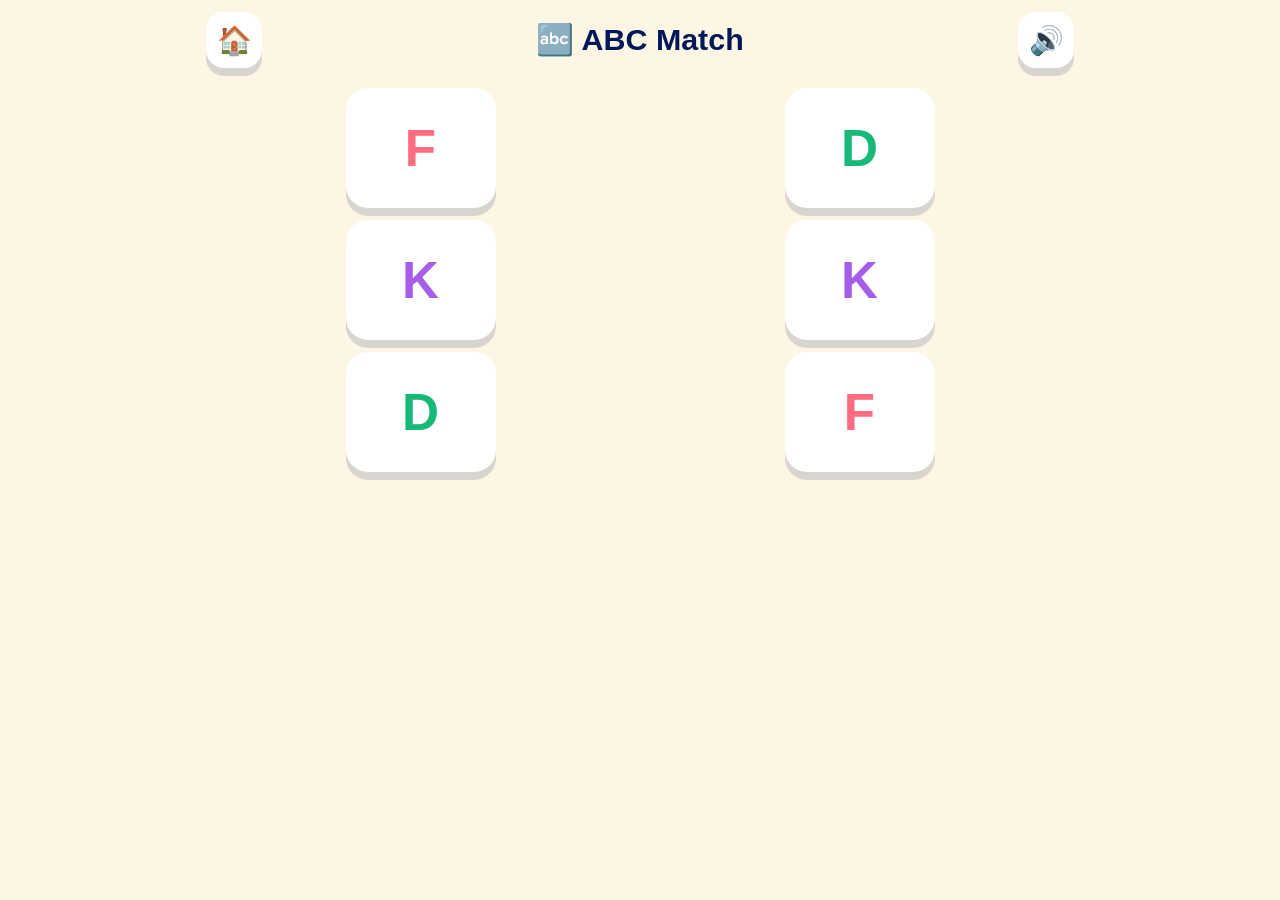
==== games/abc-match.html @ c22802ca "Initial release: toddler games - coloring, ABC match, numbers, shapes (PWA)" ====
<!DOCTYPE html>
<html lang="en">
<head>
    <meta charset="UTF-8">
    <meta name="viewport" content="width=device-width, initial-scale=1.0, maximum-scale=1.0, user-scalable=no, viewport-fit=cover">
    <title>ABC Match</title>
    <link rel="stylesheet" href="../css/shared.css">
</head>
<body>
<div class="topbar">
    <a class="home-btn" href="../index.html">🏠</a>
    <div class="title">🔤 ABC Match</div>
    <button class="icon-btn" id="soundBtn">🔊</button>
</div>

<main class="stage">
    <div class="match-board" id="board">
        <div class="col col-left"></div>
        <div class="col col-right"></div>
    </div>
</main>

<svg id="lines"></svg>
<script src="../js/common.js"></script>
<script>
    const LETTERS = "ABCDEFGHIJKLMNOPQRSTUVWXYZ".split("");
    const COLORS = ["#e4572e", "#209ce7", "#17b978", "#a55eea", "#ff6b81", "#f9bc60"];
    createMatchGame({
        pool: LETTERS.map(l => ({ id: l })),
        pairsPerRound: 3,
        praise: ["Great job!", "Awesome!", "You did it!", "Super!"],
        render: (item) => `<span style="color:${COLORS[(item.id.charCodeAt(0)) % COLORS.length]}">${item.id}</span>`
    });
</script>
<script src="../js/sound-toggle.js"></script>
</body>
</html>
---- css/shared.css ----
:root {
    --bg: #fef6e4;
    --ink: #001858;
    --card: #ffffff;
    --sun: #f9bc60;
    --red: #e4572e;
    --blue: #209ce7;
    --green: #17b978;
    --purple: #a55eea;
    --pink: #ff6b81;
    --shadow: 0 8px 0 rgba(0, 24, 88, 0.15);
}

* {
    margin: 0;
    padding: 0;
    box-sizing: border-box;
    -webkit-tap-highlight-color: transparent;
}

html, body {
    height: 100%;
    overscroll-behavior: none;
    touch-action: manipulation;
}

body {
    font-family: "Comic Sans MS", "Chalkboard SE", "Segoe UI Rounded", sans-serif;
    background: var(--bg);
    color: var(--ink);
    display: flex;
    flex-direction: column;
    align-items: center;
    min-height: 100dvh;
    padding: env(safe-area-inset-top) env(safe-area-inset-right) env(safe-area-inset-bottom) env(safe-area-inset-left);
    user-select: none;
    -webkit-user-select: none;
}

.topbar {
    width: 100%;
    max-width: 900px;
    display: flex;
    align-items: center;
    justify-content: space-between;
    padding: 12px 16px;
}

.home-btn, .icon-btn {
    width: 56px;
    height: 56px;
    border-radius: 18px;
    border: none;
    background: var(--card);
    box-shadow: var(--shadow);
    font-size: 28px;
    display: grid;
    place-items: center;
    cursor: pointer;
    text-decoration: none;
    color: var(--ink);
    transition: transform 0.1s;
}

.home-btn:active, .icon-btn:active {
    transform: translateY(4px);
    box-shadow: 0 2px 0 rgba(0, 24, 88, 0.15);
}

.title {
    font-size: clamp(1.3rem, 5vw, 1.9rem);
    font-weight: 800;
}

.stage {
    width: 100%;
    max-width: 900px;
    flex: 1;
    display: flex;
    flex-direction: column;
    align-items: center;
    padding: 8px 16px 24px;
    gap: 14px;
}

.btn-big {
    border: none;
    border-radius: 20px;
    padding: 14px 26px;
    font-size: 1.1rem;
    font-weight: 800;
    font-family: inherit;
    color: var(--ink);
    background: var(--sun);
    box-shadow: var(--shadow);
    cursor: pointer;
    transition: transform 0.1s;
}

.btn-big:active { transform: translateY(4px); }

.match-board {
    display: flex;
    justify-content: space-between;
    width: 100%;
    gap: 10px;
}

.col {
    display: flex;
    flex-direction: column;
    gap: 12px;
    flex: 1;
    align-items: center;
}

.cell {
    width: 100%;
    max-width: 150px;
    aspect-ratio: 1.25;
    border-radius: 22px;
    border: 5px solid transparent;
    background: var(--card);
    box-shadow: var(--shadow);
    display: grid;
    place-items: center;
    font-size: clamp(2rem, 9vw, 3.2rem);
    font-weight: 800;
    cursor: pointer;
    transition: transform 0.12s, border-color 0.2s, background 0.2s;
}

.cell.selected {
    border-color: var(--blue);
    transform: scale(1.06);
}

.cell.matched {
    background: var(--green);
    color: #fff;
    animation: pop 0.35s ease;
    pointer-events: none;
}

.cell.wrong {
    animation: shake 0.4s ease;
    border-color: var(--red);
}

@keyframes pop {
    0% { transform: scale(1); }
    50% { transform: scale(1.25); }
    100% { transform: scale(1); }
}

@keyframes shake {
    0%, 100% { transform: translateX(0); }
    25% { transform: translateX(-10px); }
    75% { transform: translateX(10px); }
}

.dots {
    display: grid;
    gap: 6px;
    justify-content: center;
    align-items: center;
}

.dots span {
    width: clamp(16px, 5vw, 26px);
    height: clamp(16px, 5vw, 26px);
    border-radius: 50%;
    background: var(--purple);
    display: block;
}

#lines {
    position: fixed;
    inset: 0;
    pointer-events: none;
    z-index: 5;
}

#confetti {
    position: fixed;
    inset: 0;
    pointer-events: none;
    z-index: 50;
}

.big-msg {
    position: fixed;
    inset: 0;
    display: grid;
    place-items: center;
    z-index: 40;
    pointer-events: none;
}

.big-msg .txt {
    font-size: clamp(2.4rem, 11vw, 4.5rem);
    font-weight: 800;
    color: var(--green);
    text-shadow: 0 4px 0 #fff, 0 8px 0 rgba(0,24,88,.12);
    animation: zoomFade 1s ease forwards;
}

@keyframes zoomFade {
    0% { transform: scale(0.3); opacity: 0; }
    30% { transform: scale(1.15); opacity: 1; }
    80% { opacity: 1; }
    100% { transform: scale(1); opacity: 0; }
}
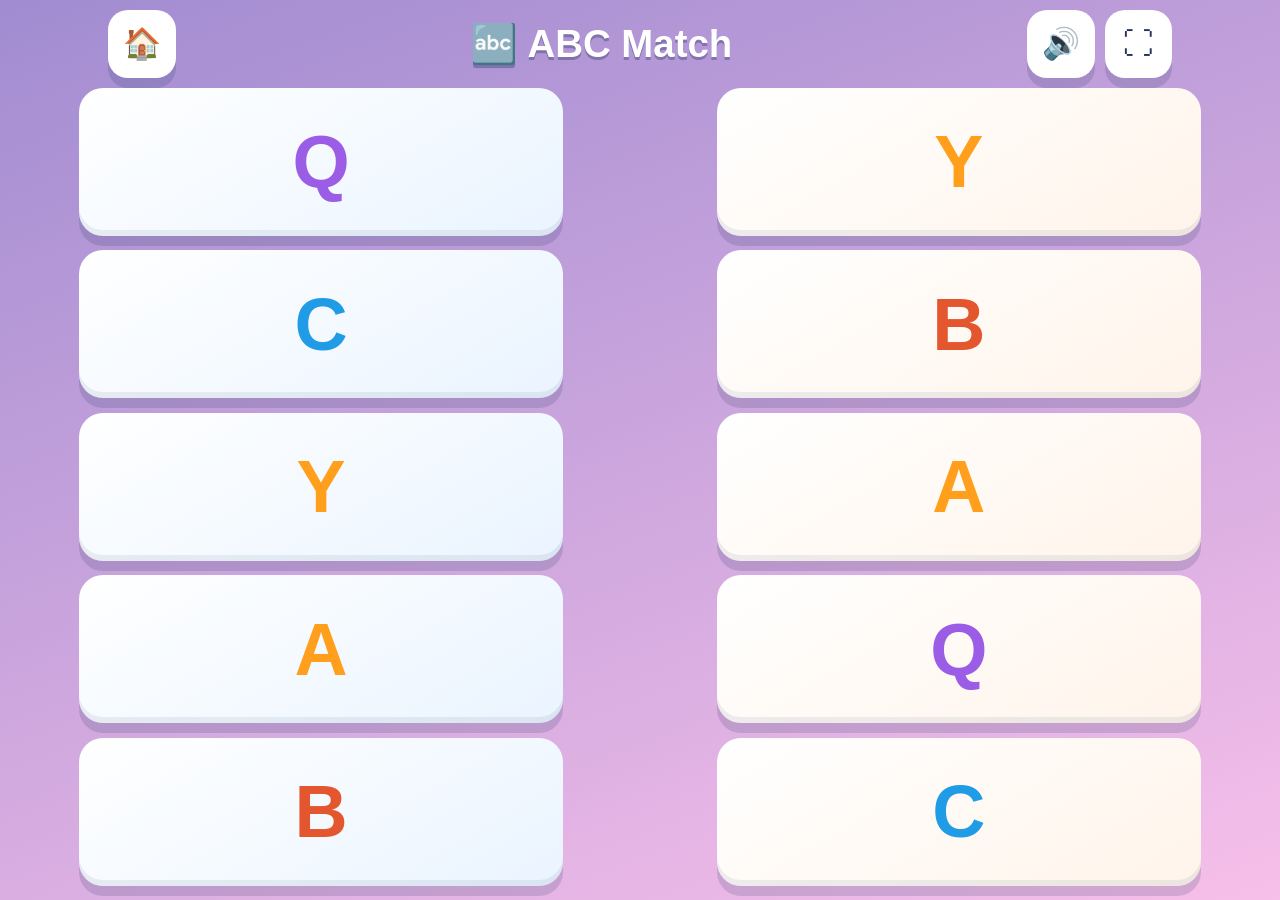
==== commit 97d95adb: "v2: drag-line matching (5 pairs), fullscreen controls, canvas coloring with brush+fill, vibrant no-s" ====
--- a/games/abc-match.html
+++ b/games/abc-match.html
@@ -3,18 +3,24 @@
 <head>
     <meta charset="UTF-8">
     <meta name="viewport" content="width=device-width, initial-scale=1.0, maximum-scale=1.0, user-scalable=no, viewport-fit=cover">
+    <meta name="theme-color" content="#a18cd1">
     <title>ABC Match</title>
     <link rel="stylesheet" href="../css/shared.css">
 </head>
 <body>
+<div class="bubbles" id="bubbles"></div>
+
 <div class="topbar">
     <a class="home-btn" href="../index.html">🏠</a>
     <div class="title">🔤 ABC Match</div>
-    <button class="icon-btn" id="soundBtn">🔊</button>
+    <div style="display:flex;gap:10px;">
+        <button class="icon-btn" id="soundBtn">🔊</button>
+        <button class="icon-btn" id="fsBtn" aria-label="Fullscreen">⛶</button>
+    </div>
 </div>
 
 <main class="stage">
-    <div class="match-board" id="board">
+    <div class="match-board" id="board" style="--pairs:5">
         <div class="col col-left"></div>
         <div class="col col-right"></div>
     </div>
@@ -24,14 +30,15 @@
 <script src="../js/common.js"></script>
 <script>
     const LETTERS = "ABCDEFGHIJKLMNOPQRSTUVWXYZ".split("");
-    const COLORS = ["#e4572e", "#209ce7", "#17b978", "#a55eea", "#ff6b81", "#f9bc60"];
+    const COLORS = ["#e4572e", "#209ce7", "#17b978", "#9b5de5", "#f15bb5", "#ff9f1c"];
     createMatchGame({
         pool: LETTERS.map(l => ({ id: l })),
-        pairsPerRound: 3,
-        praise: ["Great job!", "Awesome!", "You did it!", "Super!"],
-        render: (item) => `<span style="color:${COLORS[(item.id.charCodeAt(0)) % COLORS.length]}">${item.id}</span>`
+        pairsPerRound: 5,
+        praise: ["Great job!", "Awesome!", "You did it!", "Super star!"],
+        render: item => `<span style="color:${COLORS[item.id.charCodeAt(0) % COLORS.length]}">${item.id}</span>`
     });
 </script>
 <script src="../js/sound-toggle.js"></script>
+<script src="../js/page-init.js"></script>
 </body>
 </html>
--- a/css/shared.css
+++ b/css/shared.css
@@ -1,16 +1,3 @@
-:root {
-    --bg: #fef6e4;
-    --ink: #001858;
-    --card: #ffffff;
-    --sun: #f9bc60;
-    --red: #e4572e;
-    --blue: #209ce7;
-    --green: #17b978;
-    --purple: #a55eea;
-    --pink: #ff6b81;
-    --shadow: 0 8px 0 rgba(0, 24, 88, 0.15);
-}
-
 * {
     margin: 0;
     padding: 0;
@@ -18,42 +5,86 @@
     -webkit-tap-highlight-color: transparent;
 }
 
+:root {
+    --ink: #24315e;
+    --card: #ffffff;
+    --sun: #ffc93c;
+    --red: #ff6b6b;
+    --blue: #4d96ff;
+    --green: #38d996;
+    --purple: #9b5de5;
+    --pink: #f15bb5;
+    --shadow: 0 10px 0 rgba(36, 49, 94, 0.16);
+}
+
 html, body {
     height: 100%;
+    overflow: hidden;
     overscroll-behavior: none;
     touch-action: manipulation;
 }
 
 body {
     font-family: "Comic Sans MS", "Chalkboard SE", "Segoe UI Rounded", sans-serif;
-    background: var(--bg);
     color: var(--ink);
+    background: linear-gradient(160deg, #a18cd1 0%, #fbc2eb 35%, #8ec5fc 70%, #fcd1d1 100%);
+    background-size: 300% 300%;
+    animation: bgshift 20s ease infinite;
     display: flex;
     flex-direction: column;
     align-items: center;
-    min-height: 100dvh;
-    padding: env(safe-area-inset-top) env(safe-area-inset-right) env(safe-area-inset-bottom) env(safe-area-inset-left);
+    width: 100%;
+    height: 100dvh;
     user-select: none;
     -webkit-user-select: none;
+    position: relative;
+}
+
+@keyframes bgshift {
+    0% { background-position: 0% 50%; }
+    50% { background-position: 100% 50%; }
+    100% { background-position: 0% 50%; }
+}
+
+.bubbles {
+    position: fixed;
+    inset: 0;
+    z-index: 0;
+    pointer-events: none;
+    overflow: hidden;
+}
+
+.bubbles span {
+    position: absolute;
+    bottom: -12vh;
+    border-radius: 50%;
+    opacity: 0.35;
+    animation: floaty linear infinite;
+}
+
+@keyframes floaty {
+    to { transform: translateY(-120vh) rotate(340deg); }
 }
 
 .topbar {
     width: 100%;
-    max-width: 900px;
+    max-width: 1100px;
     display: flex;
     align-items: center;
     justify-content: space-between;
-    padding: 12px 16px;
+    gap: 12px;
+    padding: max(10px, env(safe-area-inset-top)) 18px 4px;
+    z-index: 10;
 }
 
 .home-btn, .icon-btn {
-    width: 56px;
-    height: 56px;
-    border-radius: 18px;
+    width: clamp(48px, 7.5dvh, 68px);
+    height: clamp(48px, 7.5dvh, 68px);
+    border-radius: 20px;
     border: none;
     background: var(--card);
     box-shadow: var(--shadow);
-    font-size: 28px;
+    font-size: clamp(22px, 3.4dvh, 32px);
     display: grid;
     place-items: center;
     cursor: pointer;
@@ -63,122 +94,129 @@
 }
 
 .home-btn:active, .icon-btn:active {
-    transform: translateY(4px);
-    box-shadow: 0 2px 0 rgba(0, 24, 88, 0.15);
+    transform: translateY(5px);
+    box-shadow: 0 2px 0 rgba(36, 49, 94, 0.16);
 }
 
 .title {
-    font-size: clamp(1.3rem, 5vw, 1.9rem);
+    font-size: clamp(1.4rem, 4.6dvh, 2.4rem);
     font-weight: 800;
+    color: #fff;
+    text-shadow: 0 3px 0 rgba(36, 49, 94, 0.35);
 }
 
 .stage {
-    width: 100%;
-    max-width: 900px;
+    width: min(96vw, 1150px);
     flex: 1;
+    min-height: 0;
     display: flex;
     flex-direction: column;
     align-items: center;
-    padding: 8px 16px 24px;
-    gap: 14px;
-}
-
-.btn-big {
+    padding: 6px 14px calc(14px + env(safe-area-inset-bottom));
+    gap: clamp(8px, 1.6dvh, 18px);
+    z-index: 5;
+}
+
+.match-board {
+    flex: 1;
+    width: 100%;
+    min-height: 0;
+    display: flex;
+    justify-content: space-between;
+    gap: clamp(30px, 12vw, 220px);
+}
+
+.col {
+    flex: 1;
+    display: grid;
+    grid-template-rows: repeat(var(--pairs, 5), 1fr);
+    gap: clamp(8px, 1.6dvh, 16px);
+    min-height: 0;
+}
+
+.cell {
+    width: 100%;
+    min-height: 0;
+    border-radius: 24px;
     border: none;
-    border-radius: 20px;
-    padding: 14px 26px;
-    font-size: 1.1rem;
-    font-weight: 800;
-    font-family: inherit;
-    color: var(--ink);
-    background: var(--sun);
-    box-shadow: var(--shadow);
-    cursor: pointer;
-    transition: transform 0.1s;
-}
-
-.btn-big:active { transform: translateY(4px); }
-
-.match-board {
-    display: flex;
-    justify-content: space-between;
-    width: 100%;
-    gap: 10px;
-}
-
-.col {
-    display: flex;
-    flex-direction: column;
-    gap: 12px;
-    flex: 1;
-    align-items: center;
-}
-
-.cell {
-    width: 100%;
-    max-width: 150px;
-    aspect-ratio: 1.25;
-    border-radius: 22px;
-    border: 5px solid transparent;
-    background: var(--card);
-    box-shadow: var(--shadow);
+    box-shadow: var(--shadow), inset 0 -6px 0 rgba(36, 49, 94, 0.08);
     display: grid;
     place-items: center;
-    font-size: clamp(2rem, 9vw, 3.2rem);
+    font-size: clamp(2rem, 8.2dvh, 4.6rem);
     font-weight: 800;
     cursor: pointer;
-    transition: transform 0.12s, border-color 0.2s, background 0.2s;
-}
+    transition: transform 0.12s, filter 0.2s, background 0.25s;
+    background: var(--card);
+    touch-action: none;
+}
+
+.col-left .cell { background: linear-gradient(150deg, #ffffff, #eaf4ff); }
+.col-right .cell { background: linear-gradient(150deg, #ffffff, #fff4ea); }
 
 .cell.selected {
-    border-color: var(--blue);
-    transform: scale(1.06);
+    transform: scale(1.05);
+    outline: 6px solid var(--blue);
+    outline-offset: -6px;
 }
 
 .cell.matched {
-    background: var(--green);
+    background: linear-gradient(150deg, #6ef3c1, #17b978) !important;
     color: #fff;
     animation: pop 0.35s ease;
     pointer-events: none;
-}
-
-.cell.wrong {
-    animation: shake 0.4s ease;
-    border-color: var(--red);
-}
+    box-shadow: 0 10px 0 rgba(23, 185, 120, 0.35);
+}
+
+.cell.wrong { animation: shake 0.4s ease; outline: 6px solid var(--red); outline-offset: -6px; }
 
 @keyframes pop {
     0% { transform: scale(1); }
-    50% { transform: scale(1.25); }
+    50% { transform: scale(1.22); }
     100% { transform: scale(1); }
 }
 
 @keyframes shake {
     0%, 100% { transform: translateX(0); }
-    25% { transform: translateX(-10px); }
-    75% { transform: translateX(10px); }
+    25% { transform: translateX(-12px); }
+    75% { transform: translateX(12px); }
 }
 
 .dots {
     display: grid;
-    gap: 6px;
+    gap: 12%;
     justify-content: center;
-    align-items: center;
+    align-content: center;
 }
 
 .dots span {
-    width: clamp(16px, 5vw, 26px);
-    height: clamp(16px, 5vw, 26px);
+    width: clamp(14px, 2.6dvh, 26px);
+    height: clamp(14px, 2.6dvh, 26px);
     border-radius: 50%;
-    background: var(--purple);
+    box-shadow: inset 0 -3px 0 rgba(0, 0, 0, 0.2);
     display: block;
 }
 
 #lines {
     position: fixed;
     inset: 0;
-    pointer-events: none;
-    z-index: 5;
+    width: 100vw;
+    height: 100dvh;
+    pointer-events: none;
+    z-index: 6;
+}
+
+.drag-line {
+    stroke: var(--blue);
+    stroke-width: 10;
+    stroke-dasharray: 4 14;
+    stroke-linecap: round;
+}
+
+.match-line {
+    stroke: var(--green);
+    stroke-width: 12;
+    stroke-linecap: round;
+    filter: drop-shadow(0 3px 0 rgba(23, 185, 120, 0.3));
 }
 
 #confetti {
@@ -198,10 +236,10 @@
 }
 
 .big-msg .txt {
-    font-size: clamp(2.4rem, 11vw, 4.5rem);
+    font-size: clamp(2.6rem, 12dvh, 5.2rem);
     font-weight: 800;
-    color: var(--green);
-    text-shadow: 0 4px 0 #fff, 0 8px 0 rgba(0,24,88,.12);
+    color: #fff;
+    text-shadow: 0 5px 0 var(--green), 0 10px 24px rgba(0, 0, 0, 0.25);
     animation: zoomFade 1s ease forwards;
 }
 
